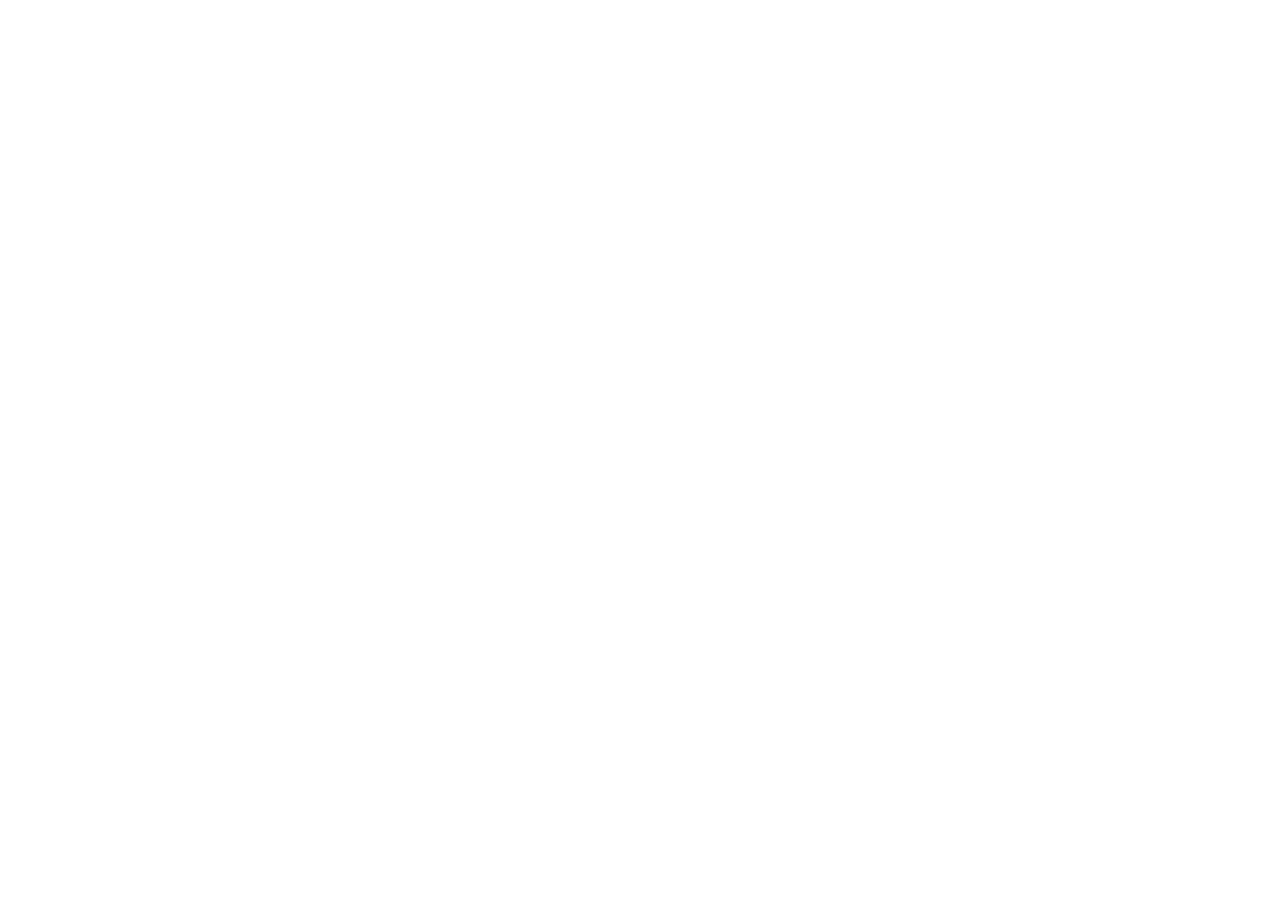
==== recipes/lemony-chicken-orzo.html @ e0f96c9a "Add 2nd recipe and doc title to pozole" ====
<!DOCTYPE html>
<html lang="en">
<head>
    <meta charset="UTF-8">
    <meta http-equiv="X-UA-Compatible" content="IE=edge">
    <meta name="viewport" content="width=device-width, initial-scale=1.0">
    <title>Lemony Chicken and Orzo Soup</title>
</head>
<body>
    
</body>
</html>
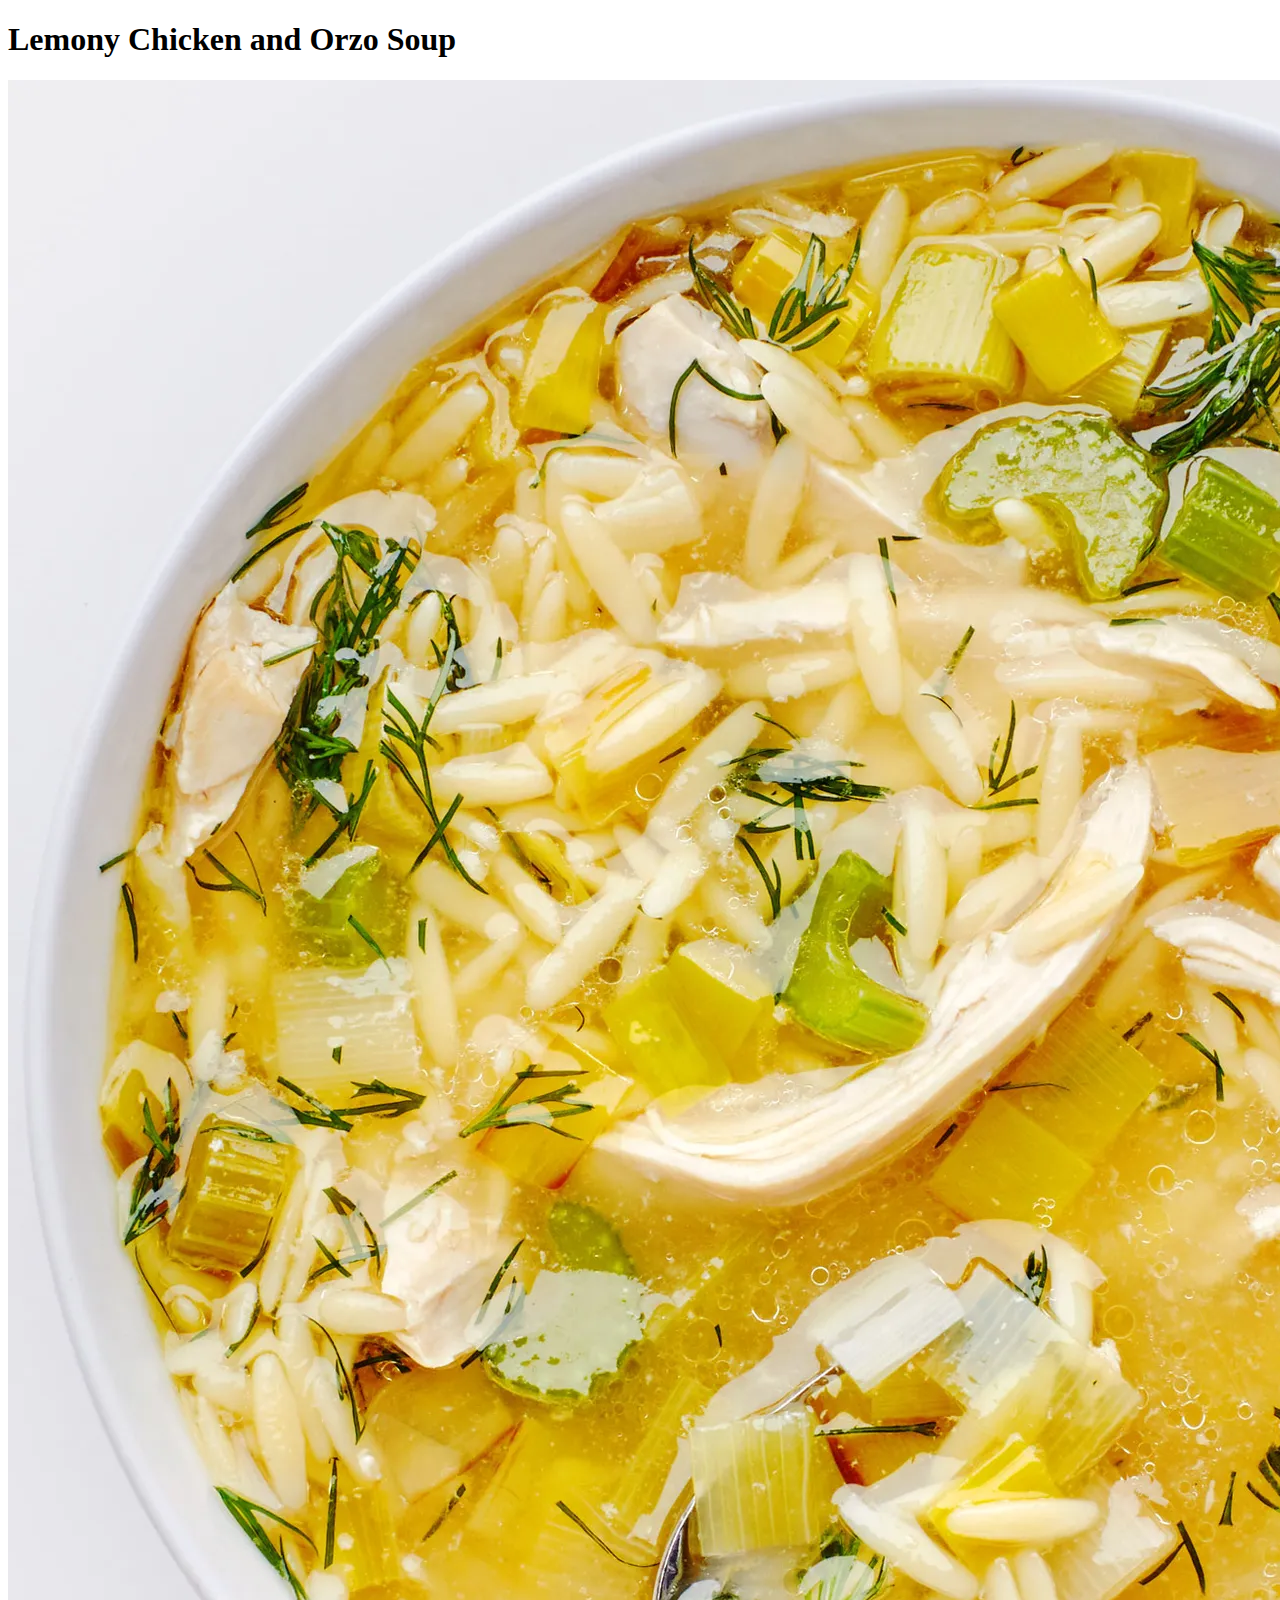
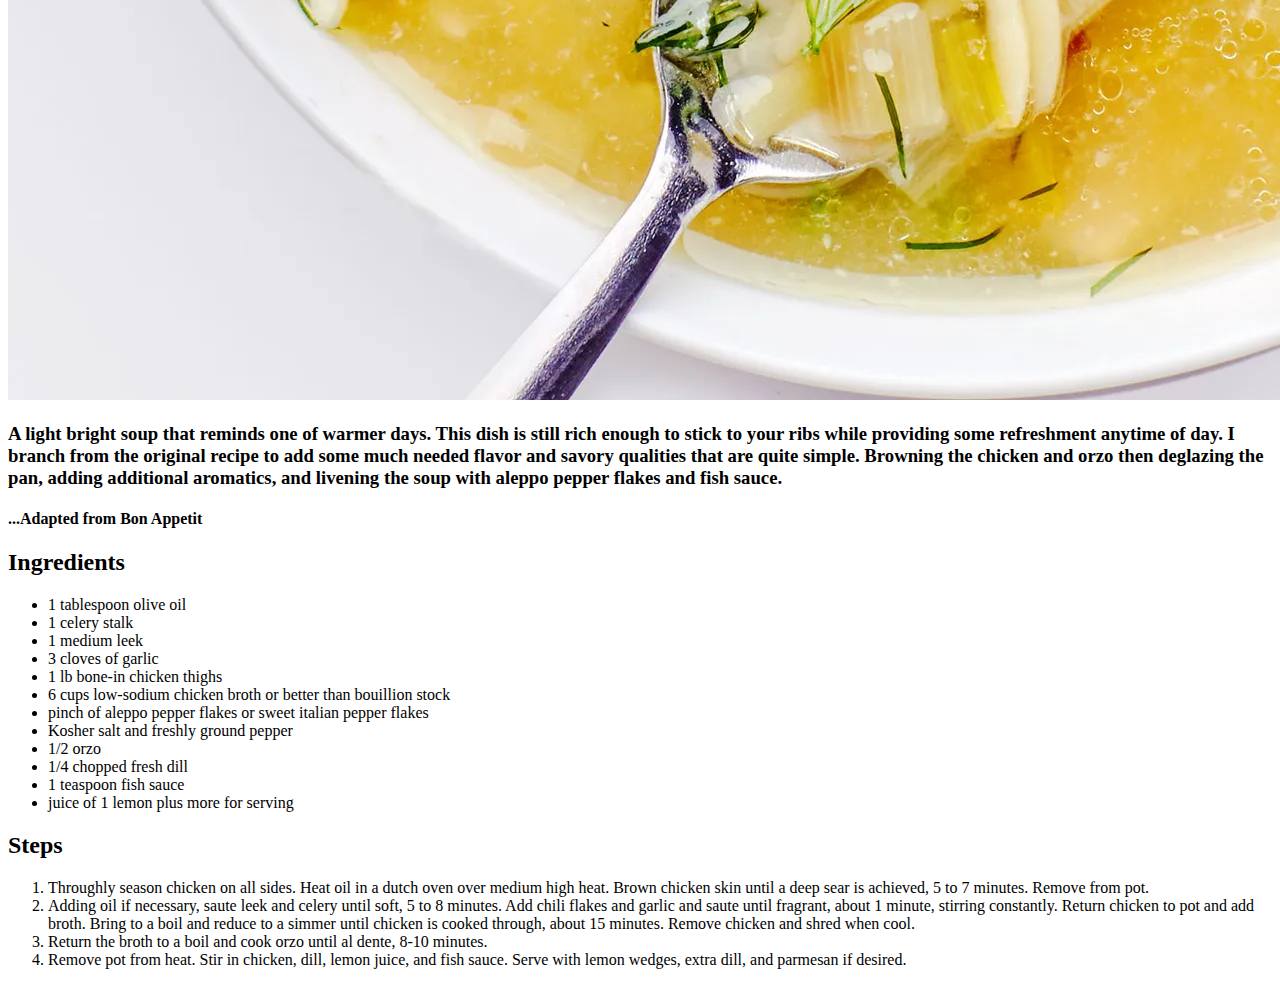
==== commit 668f3bfe: "Add recipe content to orzo page" ====
--- a/recipes/lemony-chicken-orzo.html
+++ b/recipes/lemony-chicken-orzo.html
@@ -7,6 +7,53 @@
     <title>Lemony Chicken and Orzo Soup</title>
 </head>
 <body>
-    
+    <h1>Lemony Chicken and Orzo Soup</h1>
+    <img src="../img/Basically-Lemony-Chicken-Orzo-Soup.webp" alt="Lemon Chicken Orzo Soup!">
+    <h3>A light bright soup that reminds one of warmer days. This dish
+        is still rich enough to stick to your ribs while providing 
+        some refreshment anytime of day. I branch from the original
+        recipe to add some much needed flavor and savory qualities
+        that are quite simple. Browning the chicken and orzo then deglazing the
+        pan, adding additional aromatics, and livening the soup with
+        aleppo pepper flakes and fish sauce. 
+    </h3>
+    <h4>...Adapted from Bon Appetit</h4>
+    <h2>Ingredients</h2>
+    <ul>
+        <li>1 tablespoon olive oil</li>
+        <li>1 celery stalk</li>
+        <li>1 medium leek</li>
+        <li>3 cloves of garlic</li>
+        <li>1 lb bone-in chicken thighs</li>
+        <li>6 cups low-sodium chicken broth or better than bouillion stock</li>
+        <li>pinch of aleppo pepper flakes or sweet italian pepper flakes</li>
+        <li>Kosher salt and freshly ground pepper</li>
+        <li>1/2 orzo</li>
+        <li>1/4 chopped fresh dill</li>
+        <li>1 teaspoon fish sauce</li>
+        <li>juice of 1 lemon plus more for serving</li>
+    </ul>
+    <h2>Steps</h2>
+    <ol>
+        <li>Throughly season chicken on all sides. 
+            Heat oil in a dutch oven over medium high heat. Brown
+            chicken skin until a deep sear is achieved, 5 to 7 minutes.
+            Remove from pot.
+        </li>
+        <li>Adding oil if necessary, saute leek and celery until soft,
+            5 to 8 minutes. Add chili flakes and garlic and saute until
+            fragrant, about 1 minute, stirring constantly. Return 
+            chicken to pot and add broth. Bring to a boil and reduce to
+            a simmer until chicken is cooked through, about 15 minutes.
+            Remove chicken and shred when cool.
+        </li>
+        <li>Return the broth to a boil and cook orzo until al dente, 
+            8-10 minutes.
+        </li>
+        <li>Remove pot from heat. Stir in chicken, dill, lemon juice,
+            and fish sauce. Serve with lemon wedges, extra dill, and
+            parmesan if desired.
+        </li>
+    </ol>
 </body>
 </html>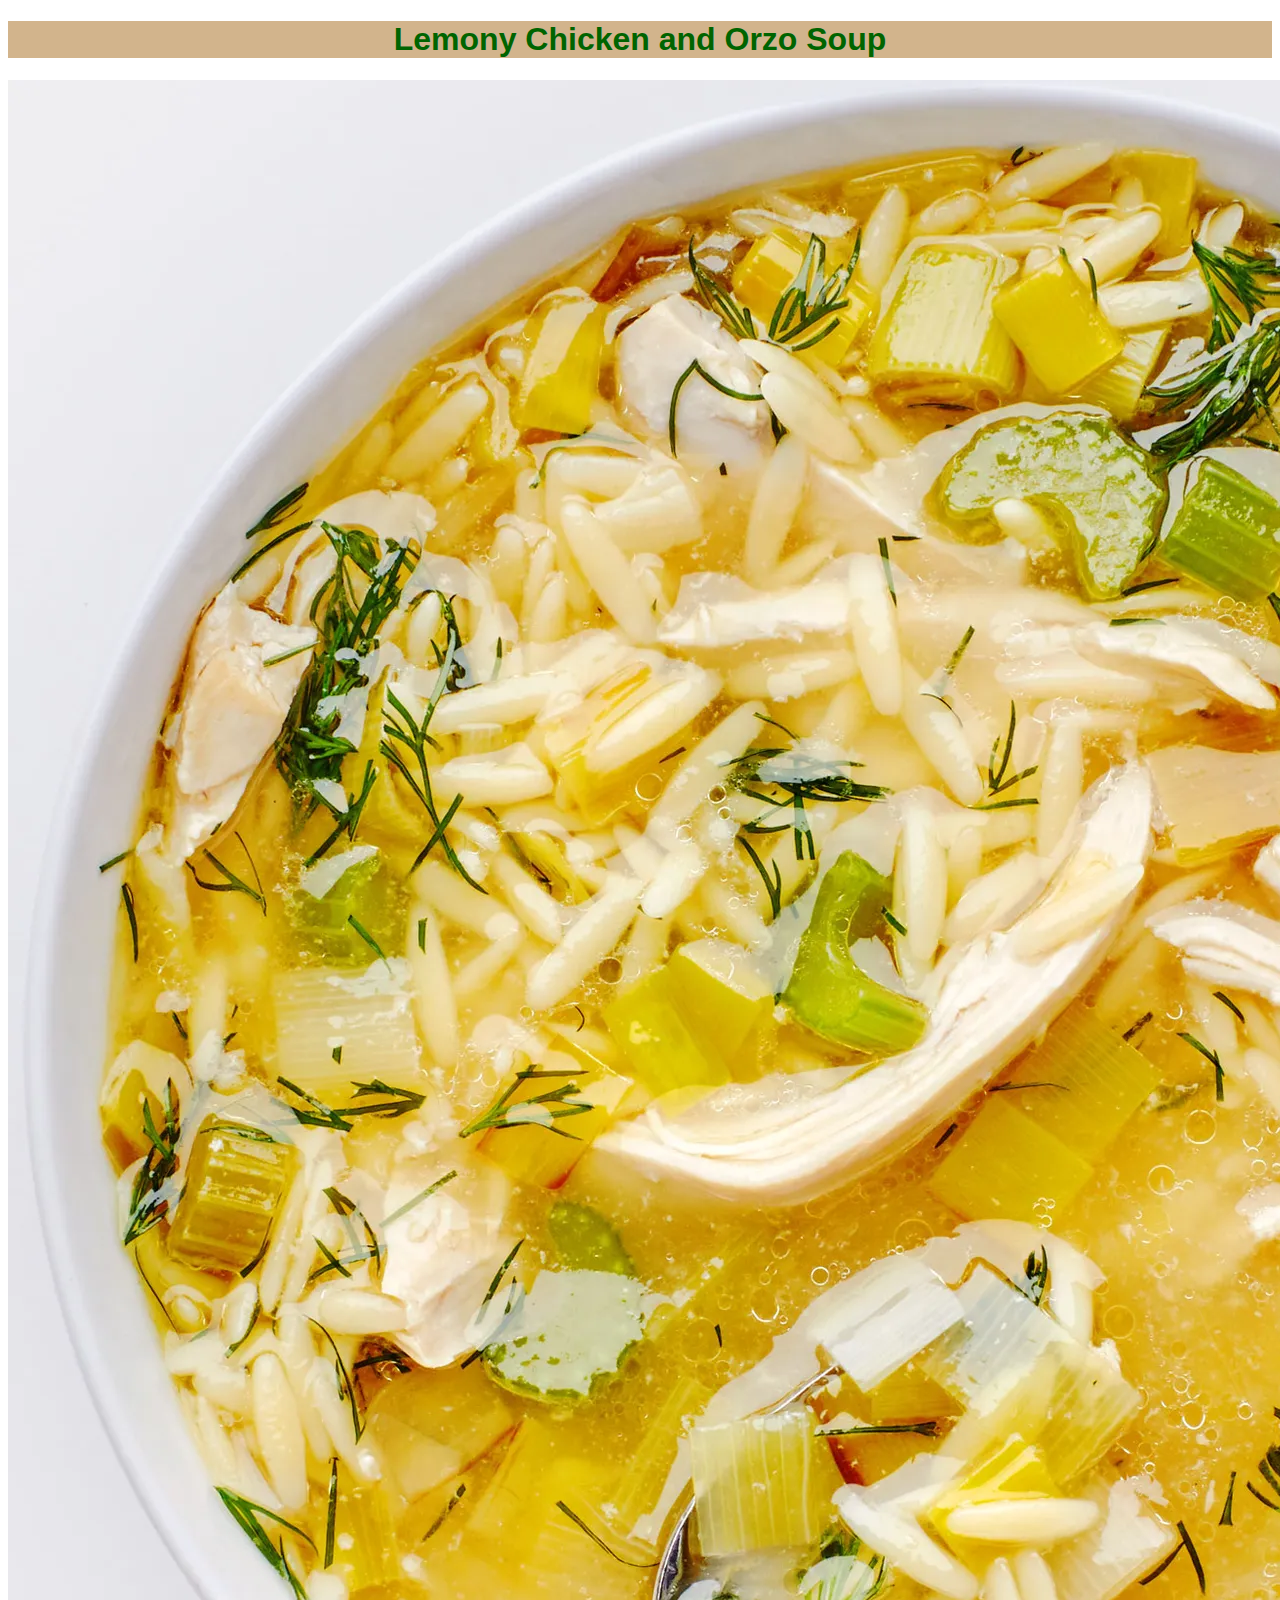
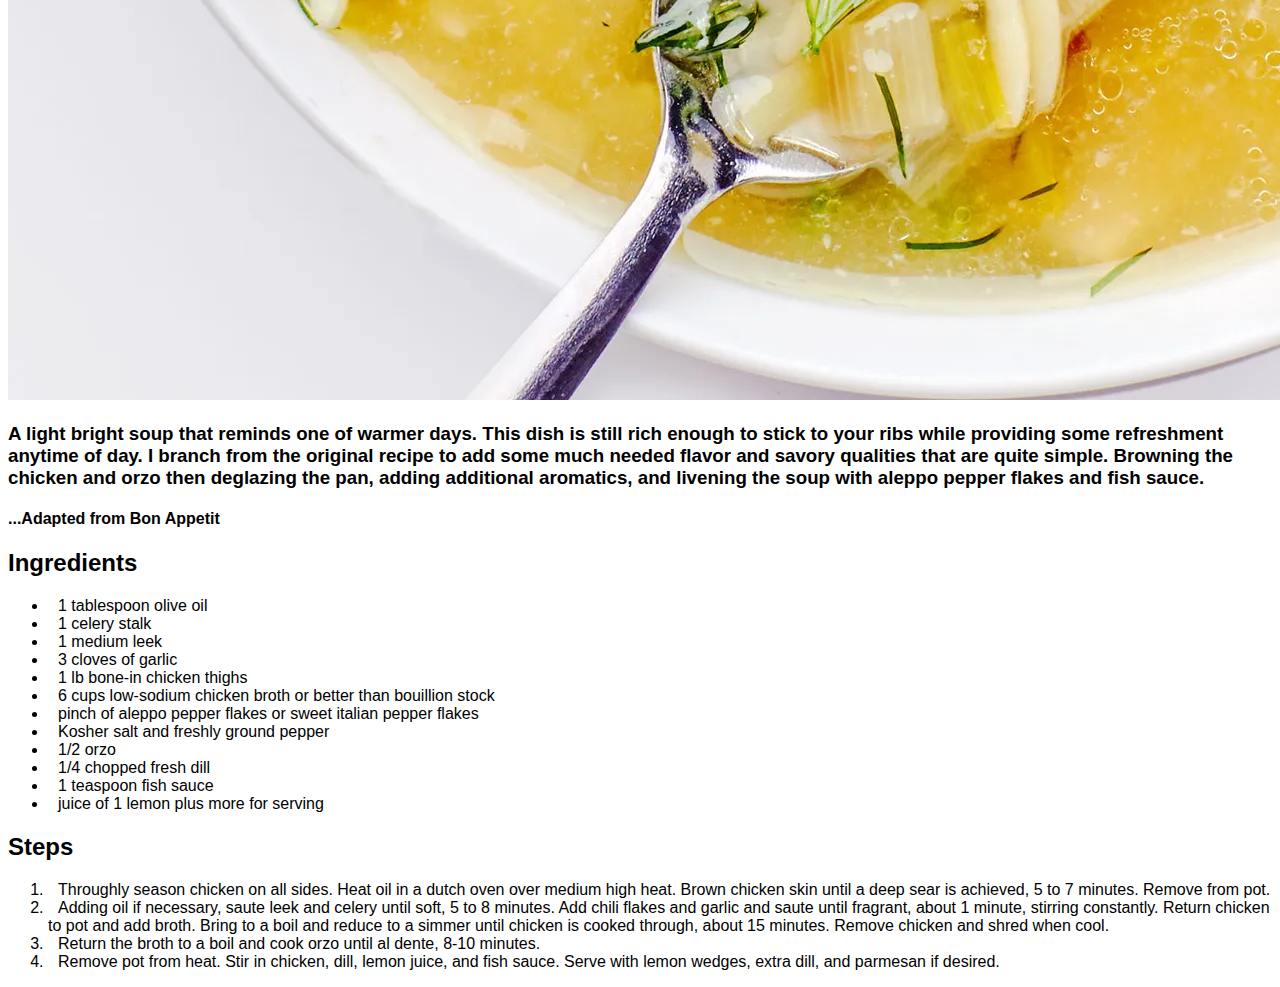
==== commit 7140b5de: "Init css and link" ====
--- a/recipes/lemony-chicken-orzo.html
+++ b/recipes/lemony-chicken-orzo.html
@@ -5,6 +5,7 @@
     <meta http-equiv="X-UA-Compatible" content="IE=edge">
     <meta name="viewport" content="width=device-width, initial-scale=1.0">
     <title>Lemony Chicken and Orzo Soup</title>
+    <link rel="stylesheet" href="../style.css">
 </head>
 <body>
     <h1>Lemony Chicken and Orzo Soup</h1>
--- a/style.css
+++ b/style.css
@@ -0,0 +1,13 @@
+* {
+    font-family: 'Lucida Sans', 'Lucida Sans Regular', 'Lucida Grande', 'Lucida Sans Unicode', Geneva, Verdana, sans-serif;
+}
+
+h1 {
+    background-color: tan;
+    color: darkgreen;
+    text-align: center;
+}
+
+li {
+    text-indent: 10px;
+}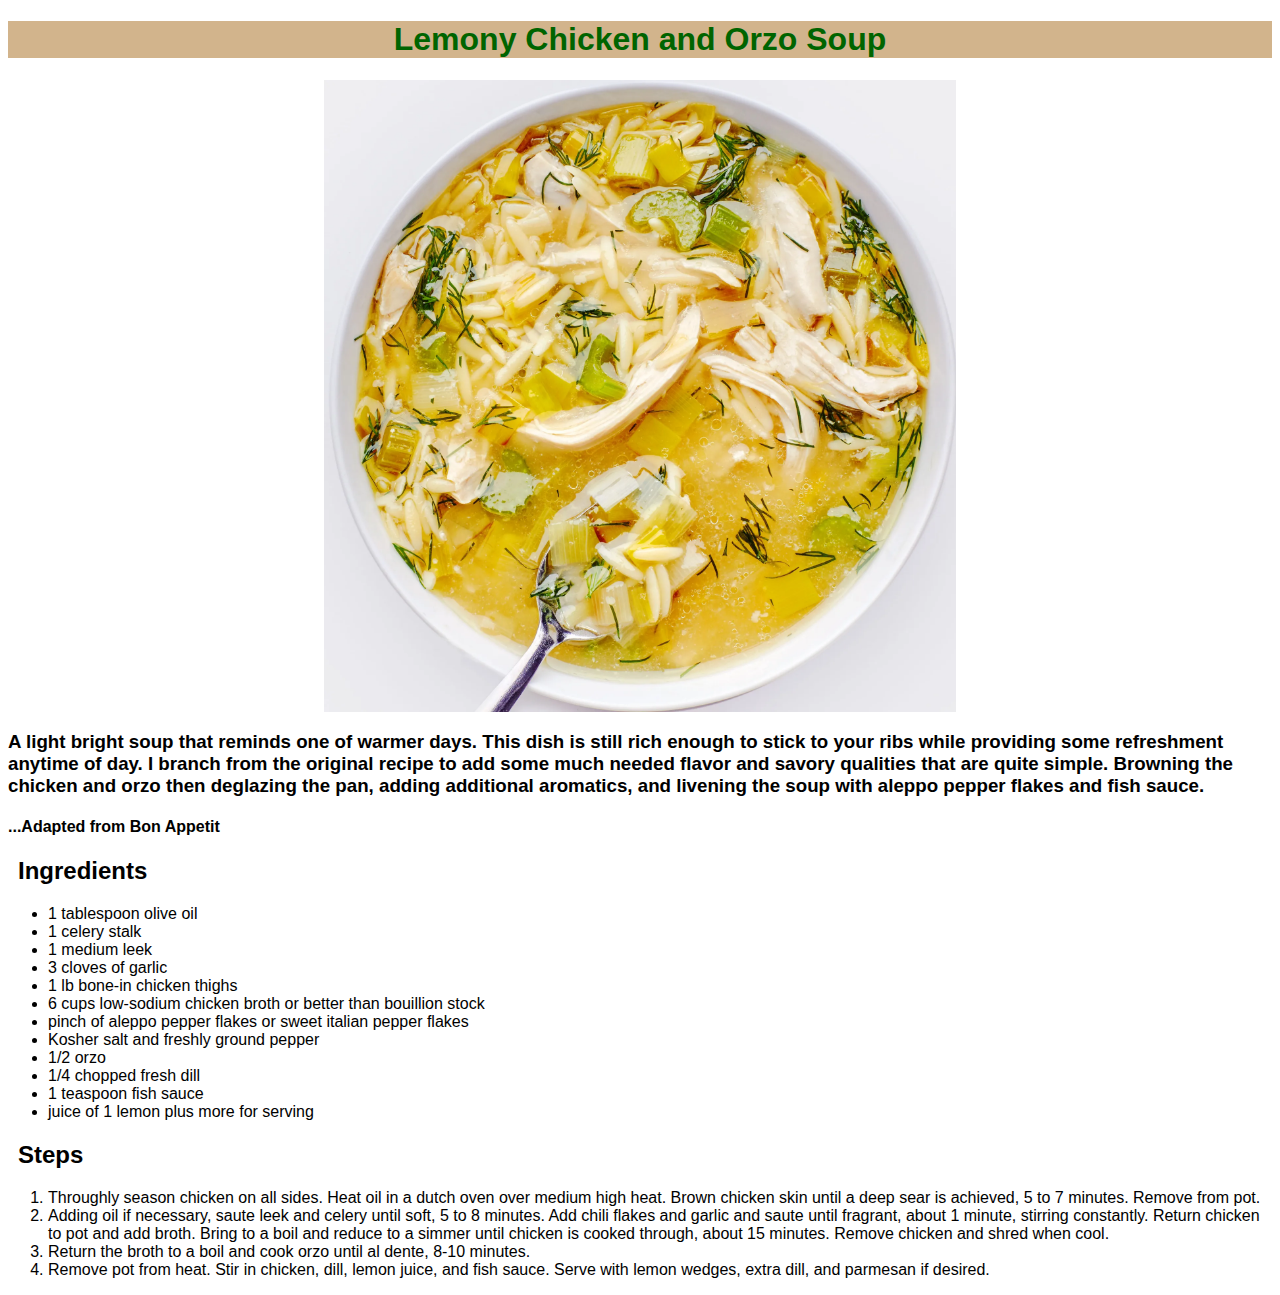
==== commit 49b5c3ad: "Add header class and index title" ====
--- a/recipes/lemony-chicken-orzo.html
+++ b/recipes/lemony-chicken-orzo.html
@@ -9,7 +9,7 @@
 </head>
 <body>
     <h1>Lemony Chicken and Orzo Soup</h1>
-    <img src="../img/Basically-Lemony-Chicken-Orzo-Soup.webp" alt="Lemon Chicken Orzo Soup!">
+    <img src="../img/Basically-Lemony-Chicken-Orzo-Soup.webp" alt="Lemon Chicken Orzo Soup!" class="center">
     <h3>A light bright soup that reminds one of warmer days. This dish
         is still rich enough to stick to your ribs while providing 
         some refreshment anytime of day. I branch from the original
@@ -19,7 +19,7 @@
         aleppo pepper flakes and fish sauce. 
     </h3>
     <h4>...Adapted from Bon Appetit</h4>
-    <h2>Ingredients</h2>
+    <h2 class="sub">Ingredients</h2>
     <ul>
         <li>1 tablespoon olive oil</li>
         <li>1 celery stalk</li>
@@ -34,7 +34,7 @@
         <li>1 teaspoon fish sauce</li>
         <li>juice of 1 lemon plus more for serving</li>
     </ul>
-    <h2>Steps</h2>
+    <h2 class="sub">Steps</h2>
     <ol>
         <li>Throughly season chicken on all sides. 
             Heat oil in a dutch oven over medium high heat. Brown
--- a/style.css
+++ b/style.css
@@ -8,6 +8,13 @@
     text-align: center;
 }
 
-li {
+.sub {
     text-indent: 10px;
+}
+
+.center {
+    display: block;
+    margin-left: auto;
+    margin-right: auto;
+    width: 50%;
 }